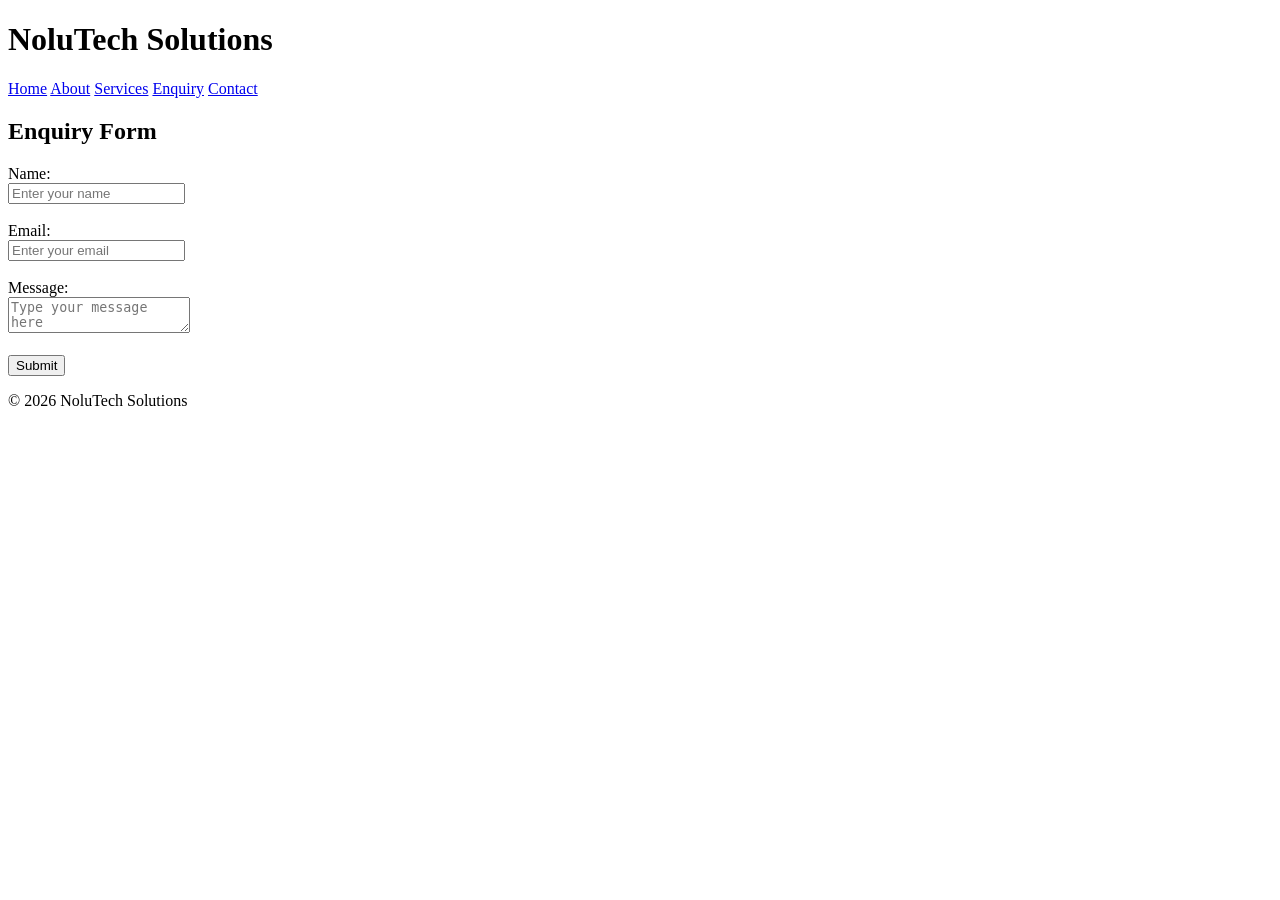
==== index.html @ b0ccaf51 "Add files via upload Initial Website upload" ====
<!DOCTYPE html>
<html lang="en">
<head>
    <meta charset="UTF-8">
    <meta name="viewport" content="width=device-width, initial-scale=1.0">
    <title>Enquiry - NoluTech Solutions</title>
    <link rel="stylesheet" href="css/style.css">
</head>
<body>

<header>
    <h1>NoluTech Solutions</h1>

    <nav>
        <a href="index.html">Home</a>
        <a href="about.html">About</a>
        <a href="services.html">Services</a>
        <a href="enquiry.html">Enquiry</a>
        <a href="contact.html">Contact</a>
    </nav>
</header>

<main>
    <h2>Enquiry Form</h2>

    <form>
        <label>Name:</label><br>
        <input type="text" placeholder="Enter your name"><br><br>

        <label>Email:</label><br>
        <input type="email" placeholder="Enter your email"><br><br>

        <label>Message:</label><br>
        <textarea placeholder="Type your message here"></textarea><br><br>

        <button type="submit">Submit</button>
    </form>
</main>

<footer>
    <p>© 2026 NoluTech Solutions</p>
</footer>

</body>
</html>
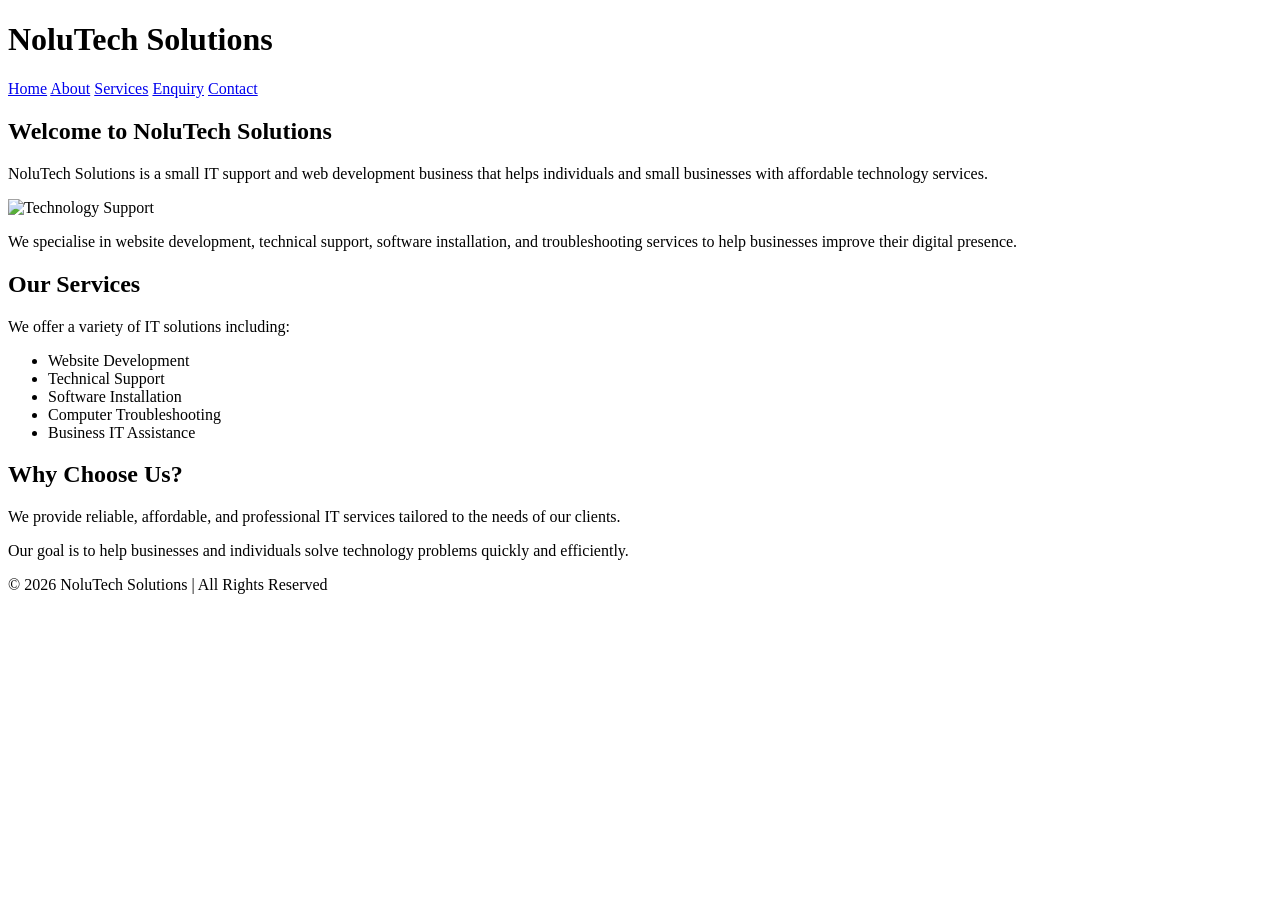
==== commit 4afb89bd: "part2 Updated website for part 2 with css styling and responsive design" ====
--- a/index.html
+++ b/index.html
@@ -1,45 +1,100 @@
 <!DOCTYPE html>
 <html lang="en">
 <head>
-    <meta charset="UTF-8">
-    <meta name="viewport" content="width=device-width, initial-scale=1.0">
-    <title>Enquiry - NoluTech Solutions</title>
-    <link rel="stylesheet" href="css/style.css">
+    <!-- Website information -->
+<meta charset="UTF-8">
+<meta name="viewport" content="width=device-width, initial-scale=1.0">
+
+<!-- Website title -->
+<title>Home - NoluTech Solutions</title>
+
+<!-- Link to external CSS file -->
+<link rel="stylesheet" href="css/style.css">
 </head>
 <body>
+<!-- Header section -->
+<header>
 
-<header>
+    <!-- Website name -->
     <h1>NoluTech Solutions</h1>
 
+    <!-- Navigation menu -->
     <nav>
         <a href="index.html">Home</a>
         <a href="about.html">About</a>
         <a href="services.html">Services</a>
         <a href="enquiry.html">Enquiry</a>
-        <a href="contact.html">Contact</a>
+        <a href="contact.html">Contact</a
     </nav>
+
 </header>
 
+<!-- Main content section -->
 <main>
-    <h2>Enquiry Form</h2>
 
-    <form>
-        <label>Name:</label><br>
-        <input type="text" placeholder="Enter your name"><br><br>
+    <!-- Welcome section -->
+    <section>
 
-        <label>Email:</label><br>
-        <input type="email" placeholder="Enter your email"><br><br>
+        <h2>Welcome to NoluTech Solutions</h2>
 
-        <label>Message:</label><br>
-        <textarea placeholder="Type your message here"></textarea><br><br>
+        <p>
+            NoluTech Solutions is a small IT support and web development business
+            that helps individuals and small businesses with affordable technology services.
+        </p>
+        <!-- Responsive image -->
+         <img src="images/tech.jpg" alt="Technology Support" class="responsive-image">
 
-        <button type="submit">Submit</button>
-    </form>
+
+        <p>
+            We specialise in website development, technical support, software installation,
+            and troubleshooting services to help businesses improve their digital presence.
+        </p>
+        
+
+    </section>
+
+    <!-- Services overview section -->
+    <section>
+
+        <h2>Our Services</h2>
+
+        <p>
+            We offer a variety of IT solutions including:
+        </p>
+
+        <ul>
+            <li>Website Development</li>
+            <li>Technical Support</li>
+            <li>Software Installation</li>
+            <li>Computer Troubleshooting</li>
+            <li>Business IT Assistance</li>
+        </ul>
+
+    </section>
+
+    <!-- Call to action section -->
+    <section>
+
+        <h2>Why Choose Us?</h2>
+
+        <p>
+            We provide reliable, affordable, and professional IT services
+            tailored to the needs of our clients.
+        </p>
+
+        <p>
+            Our goal is to help businesses and individuals solve technology
+            problems quickly and efficiently.
+        </p>
+
+    </section>
+
 </main>
 
+<!-- Footer section -->
 <footer>
-    <p>© 2026 NoluTech Solutions</p>
+
+    <p>© 2026 NoluTech Solutions | All Rights Reserved</p>
+
 </footer>
-
-</body>
 </html>
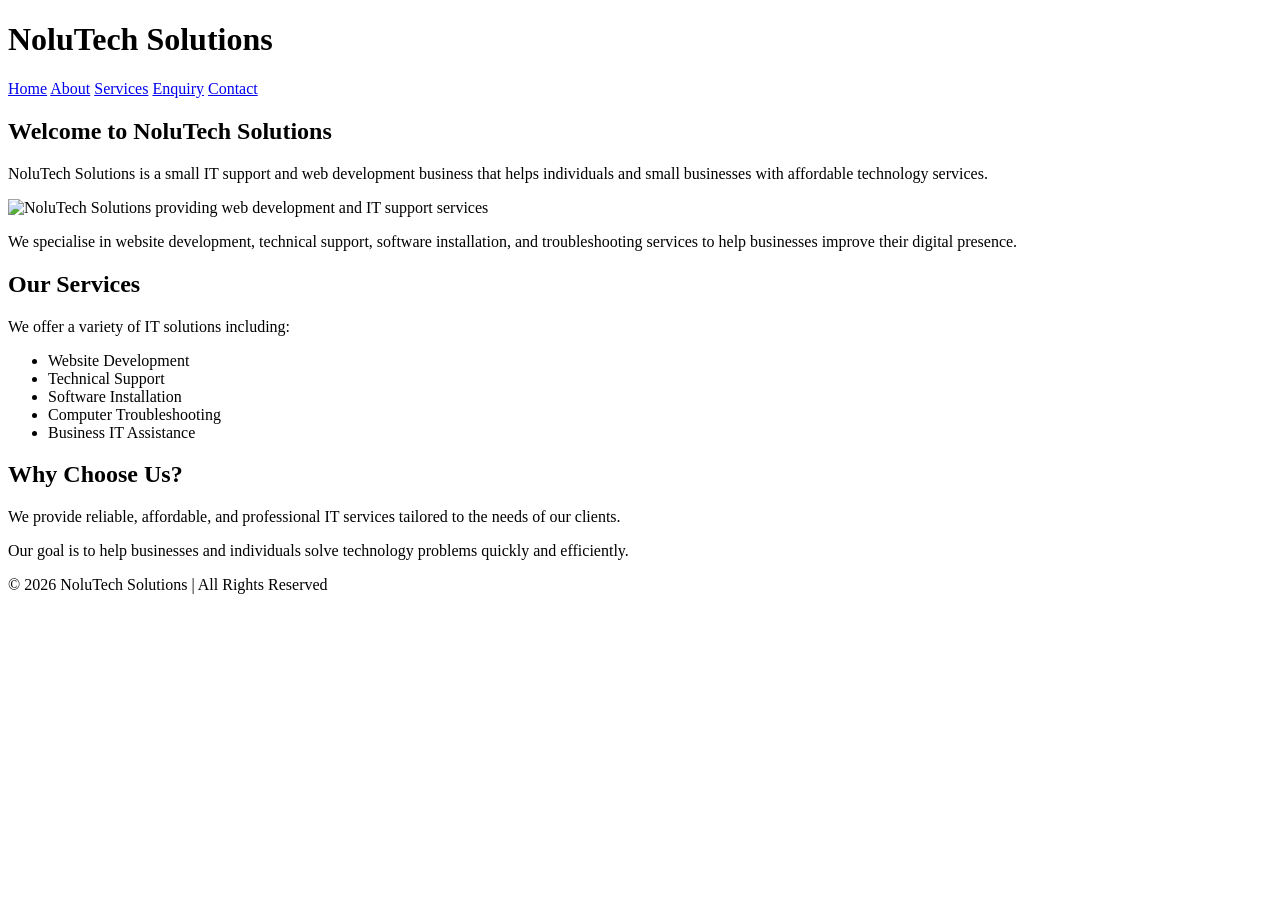
==== commit 5eec1d3e: "Add files via upload updated full website with new pages" ====
--- a/index.html
+++ b/index.html
@@ -1,100 +1,217 @@
 <!DOCTYPE html>
+
 <html lang="en">
+
 <head>
+
     <!-- Website information -->
-<meta charset="UTF-8">
-<meta name="viewport" content="width=device-width, initial-scale=1.0">
+
+    <meta charset="UTF-8">
+
+    <meta name="viewport" content="width=device-width, initial-scale=1.0">
+
+<!-- SEO Meta Tags -->
+
+<meta name="description" content="NoluTech Solutions provides affordable web development, IT support and technology solutions for individuals and businesses in South Africa.">
+
+<meta name="keywords" content="web development, IT support, website design, technology solutions, South Africa">
+
+<meta name="author" content="Eliza Nolu">
+
+
 
 <!-- Website title -->
+
 <title>Home - NoluTech Solutions</title>
 
+
+
 <!-- Link to external CSS file -->
+
 <link rel="stylesheet" href="css/style.css">
+
 </head>
+
 <body>
+
 <!-- Header section -->
+
 <header>
 
+
+
     <!-- Website name -->
+
     <h1>NoluTech Solutions</h1>
 
+
+
     <!-- Navigation menu -->
+
     <nav>
+
         <a href="index.html">Home</a>
+
         <a href="about.html">About</a>
+
         <a href="services.html">Services</a>
+
         <a href="enquiry.html">Enquiry</a>
-        <a href="contact.html">Contact</a
+
+        <a href="contact.html">Contact</a>
+
     </nav>
 
+
+
 </header>
 
+
+
 <!-- Main content section -->
+
 <main>
 
+
+
     <!-- Welcome section -->
+
     <section>
 
+
+
         <h2>Welcome to NoluTech Solutions</h2>
 
-        <p>
+
+
+        <p>
+
             NoluTech Solutions is a small IT support and web development business
+
             that helps individuals and small businesses with affordable technology services.
-        </p>
+
+        </p>
+
+
+
         <!-- Responsive image -->
-         <img src="images/tech.jpg" alt="Technology Support" class="responsive-image">
-
-
-        <p>
+
+        <img src="images/tech.jpg"
+
+             alt="NoluTech Solutions providing web development and IT support services"
+
+             class="responsive-image">
+
+
+
+        <p>
+
             We specialise in website development, technical support, software installation,
+
             and troubleshooting services to help businesses improve their digital presence.
-        </p>
-        
+
+        </p>
+
+
 
     </section>
 
+
+
     <!-- Services overview section -->
+
     <section>
 
+
+
         <h2>Our Services</h2>
 
-        <p>
+
+
+        <p>
+
             We offer a variety of IT solutions including:
-        </p>
+
+        </p>
+
+
 
         <ul>
+
             <li>Website Development</li>
+
             <li>Technical Support</li>
+
             <li>Software Installation</li>
+
             <li>Computer Troubleshooting</li>
+
             <li>Business IT Assistance</li>
+
         </ul>
 
+
+
     </section>
 
+
+
     <!-- Call to action section -->
+
     <section>
 
+
+
         <h2>Why Choose Us?</h2>
 
-        <p>
+
+
+        <p>
+
             We provide reliable, affordable, and professional IT services
+
             tailored to the needs of our clients.
-        </p>
-
-        <p>
+
+        </p>
+
+
+
+        <p>
+
             Our goal is to help businesses and individuals solve technology
+
             problems quickly and efficiently.
-        </p>
+
+        </p>
+
+
 
     </section>
 
+
+
 </main>
 
+
+
 <!-- Footer section -->
+
 <footer>
 
-    <p>© 2026 NoluTech Solutions | All Rights Reserved</p>
+
+
+    <p>&copy; 2026 NoluTech Solutions | All Rights Reserved</p>
+
+
 
 </footer>
+
+
+
+<!-- JavaScript File -->
+
+<script src="js/script.js"></script>
+
+</body>
+
 </html>
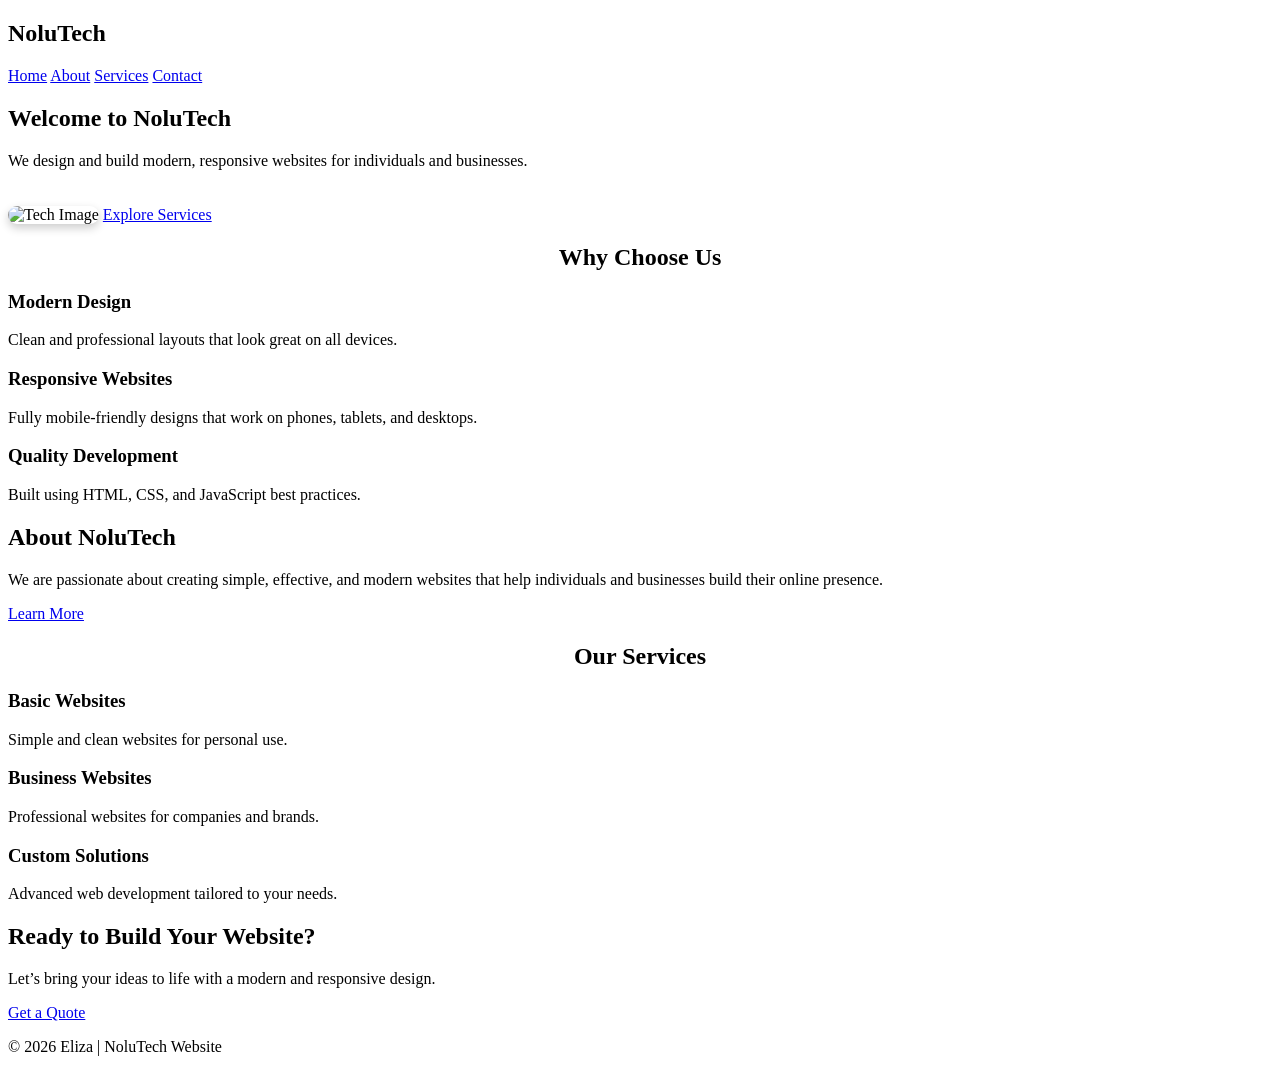
==== commit 2ece802d: "Add files via upload updated version" ====
--- a/index.html
+++ b/index.html
@@ -1,217 +1,102 @@
 <!DOCTYPE html>
-
 <html lang="en">
-
 <head>
-
-    <!-- Website information -->
-
-    <meta charset="UTF-8">
-
-    <meta name="viewport" content="width=device-width, initial-scale=1.0">
-
-<!-- SEO Meta Tags -->
-
-<meta name="description" content="NoluTech Solutions provides affordable web development, IT support and technology solutions for individuals and businesses in South Africa.">
-
-<meta name="keywords" content="web development, IT support, website design, technology solutions, South Africa">
-
-<meta name="author" content="Eliza Nolu">
-
-
-
-<!-- Website title -->
-
-<title>Home - NoluTech Solutions</title>
-
-
-
-<!-- Link to external CSS file -->
-
-<link rel="stylesheet" href="css/style.css">
-
+  <meta charset="UTF-8">
+  <meta name="viewport" content="width=device-width, initial-scale=1.0">
+  <title>NoluTech | Home</title>
+  <link rel="stylesheet" href="css/style.css">
 </head>
 
 <body>
 
-<!-- Header section -->
-
 <header>
-
-
-
-    <!-- Website name -->
-
-    <h1>NoluTech Solutions</h1>
-
-
-
-    <!-- Navigation menu -->
-
-    <nav>
-
-        <a href="index.html">Home</a>
-
-        <a href="about.html">About</a>
-
-        <a href="services.html">Services</a>
-
-        <a href="enquiry.html">Enquiry</a>
-
-        <a href="contact.html">Contact</a>
-
-    </nav>
-
-
-
+  <nav>
+    <h2>NoluTech</h2>
+    <div>
+      <a href="index.html">Home</a>
+      <a href="about.html">About</a>
+      <a href="services.html">Services</a>
+      <a href="contact.html">Contact</a>
+    </div>
+  </nav>
 </header>
 
+<!-- HERO SECTION -->
+<section class="hero">
+  <h1>Welcome to NoluTech</h1>
+  <p>We design and build modern, responsive websites for individuals and businesses.</p>
+  <img src="images/tech.jpg" alt="Tech Image" style="width:220px; border-radius: 12px; margin-top: 20px; box-shadow: 0 4px 10px rgba(0,0,0,0.2);">
+  
+  <a href="services.html" class="btn">Explore Services</a>
+</section>
 
+<!-- INTRO SECTION -->
+<section>
+  <h2 style="text-align:center; margin-bottom:20px;">Why Choose Us</h2>
 
-<!-- Main content section -->
+  <div class="card-container">
 
-<main>
+    <div class="card">
+      <h3>Modern Design</h3>
+      <p>Clean and professional layouts that look great on all devices.</p>
+    </div>
 
+    <div class="card">
+      <h3>Responsive Websites</h3>
+      <p>Fully mobile-friendly designs that work on phones, tablets, and desktops.</p>
+    </div>
 
+    <div class="card">
+      <h3>Quality Development</h3>
+      <p>Built using HTML, CSS, and JavaScript best practices.</p>
+    </div>
 
-    <!-- Welcome section -->
+  </div>
+</section>
 
-    <section>
+<!-- ABOUT PREVIEW -->
+<section class="hero">
+  <h2>About NoluTech</h2>
+  <p>
+    We are passionate about creating simple, effective, and modern websites that help individuals and businesses build their online presence.
+  </p>
+  <a href="about.html" class="btn">Learn More</a>
+</section>
 
+<!-- SERVICES PREVIEW -->
+<section>
+  <h2 style="text-align:center; margin-bottom:20px;">Our Services</h2>
 
+  <div class="card-container">
 
-        <h2>Welcome to NoluTech Solutions</h2>
+    <div class="card">
+      <h3>Basic Websites</h3>
+      <p>Simple and clean websites for personal use.</p>
+    </div>
 
+    <div class="card">
+      <h3>Business Websites</h3>
+      <p>Professional websites for companies and brands.</p>
+    </div>
 
+    <div class="card">
+      <h3>Custom Solutions</h3>
+      <p>Advanced web development tailored to your needs.</p>
+    </div>
 
-        <p>
+  </div>
+</section>
 
-            NoluTech Solutions is a small IT support and web development business
-
-            that helps individuals and small businesses with affordable technology services.
-
-        </p>
-
-
-
-        <!-- Responsive image -->
-
-        <img src="images/tech.jpg"
-
-             alt="NoluTech Solutions providing web development and IT support services"
-
-             class="responsive-image">
-
-
-
-        <p>
-
-            We specialise in website development, technical support, software installation,
-
-            and troubleshooting services to help businesses improve their digital presence.
-
-        </p>
-
-
-
-    </section>
-
-
-
-    <!-- Services overview section -->
-
-    <section>
-
-
-
-        <h2>Our Services</h2>
-
-
-
-        <p>
-
-            We offer a variety of IT solutions including:
-
-        </p>
-
-
-
-        <ul>
-
-            <li>Website Development</li>
-
-            <li>Technical Support</li>
-
-            <li>Software Installation</li>
-
-            <li>Computer Troubleshooting</li>
-
-            <li>Business IT Assistance</li>
-
-        </ul>
-
-
-
-    </section>
-
-
-
-    <!-- Call to action section -->
-
-    <section>
-
-
-
-        <h2>Why Choose Us?</h2>
-
-
-
-        <p>
-
-            We provide reliable, affordable, and professional IT services
-
-            tailored to the needs of our clients.
-
-        </p>
-
-
-
-        <p>
-
-            Our goal is to help businesses and individuals solve technology
-
-            problems quickly and efficiently.
-
-        </p>
-
-
-
-    </section>
-
-
-
-</main>
-
-
-
-<!-- Footer section -->
+<!-- CALL TO ACTION -->
+<section class="hero">
+  <h2>Ready to Build Your Website?</h2>
+  <p>Let’s bring your ideas to life with a modern and responsive design.</p>
+  <a href="contact.html" class="btn">Get a Quote</a>
+</section>
 
 <footer>
-
-
-
-    <p>&copy; 2026 NoluTech Solutions | All Rights Reserved</p>
-
-
-
+  <p>© 2026 Eliza | NoluTech Website</p>
 </footer>
 
-
-
-<!-- JavaScript File -->
-
-<script src="js/script.js"></script>
-
 </body>
-
 </html>
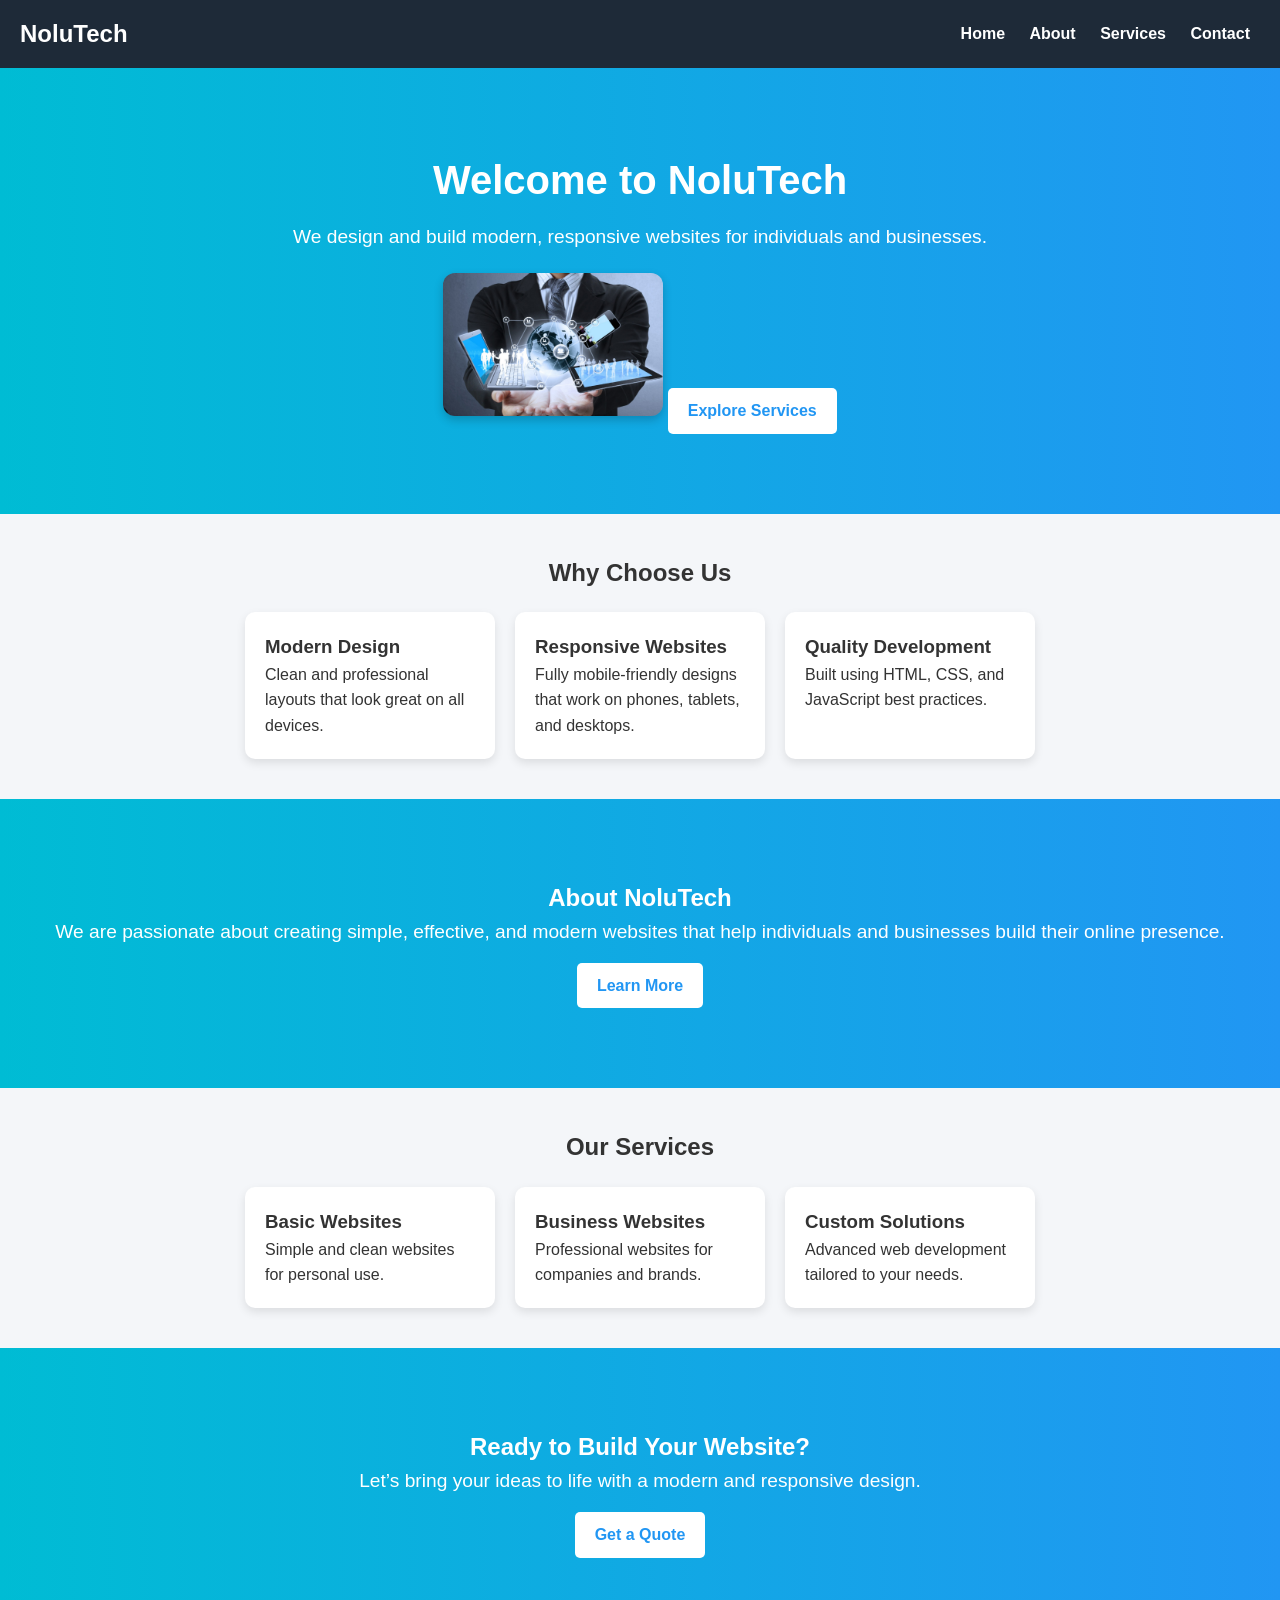
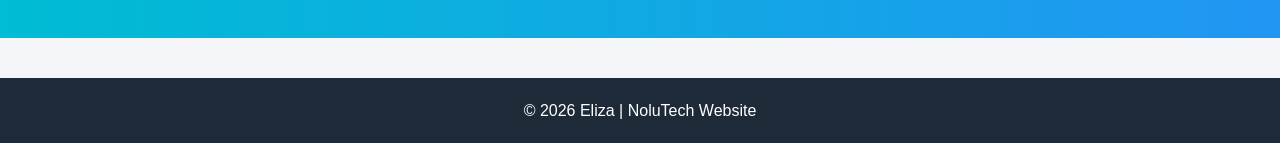
==== commit 3e94315b: "Add files via upload" ====
--- a/index.html
+++ b/index.html
@@ -4,7 +4,7 @@
   <meta charset="UTF-8">
   <meta name="viewport" content="width=device-width, initial-scale=1.0">
   <title>NoluTech | Home</title>
-  <link rel="stylesheet" href="css/style.css">
+  <link rel="stylesheet" href="style.css">
 </head>
 
 <body>
@@ -25,8 +25,8 @@
 <section class="hero">
   <h1>Welcome to NoluTech</h1>
   <p>We design and build modern, responsive websites for individuals and businesses.</p>
-  <img src="images/tech.jpg" alt="Tech Image" style="width:220px; border-radius: 12px; margin-top: 20px; box-shadow: 0 4px 10px rgba(0,0,0,0.2);">
-  
+  <img src="tech.jpg" alt="Tech Image" style="width:220px; border-radius: 12px; margin-top: 20px; box-shadow: 0 4px 10px rgba(0,0,0,0.2);">
+
   <a href="services.html" class="btn">Explore Services</a>
 </section>
 
--- a/style.css
+++ b/style.css
@@ -0,0 +1,128 @@
+/* =========================
+   NoluTech Solutions CSS
+   Student: Eliza Nolu
+========================= */
+
+/* RESET */
+* {
+  margin: 0;
+  padding: 0;
+  box-sizing: border-box;
+}
+
+/* BODY */
+body {
+  font-family: Arial, Helvetica, sans-serif;
+  line-height: 1.6;
+  background-color: #f4f6f9;
+  color: #333;
+}
+
+/* HEADER / NAVBAR */
+header {
+  background: #1e2a38;
+  color: white;
+  padding: 15px 20px;
+}
+
+nav {
+  display: flex;
+  justify-content: space-between;
+  align-items: center;
+}
+
+nav a {
+  color: white;
+  text-decoration: none;
+  margin: 0 10px;
+  font-weight: bold;
+}
+
+nav a:hover {
+  color: #00bcd4;
+}
+
+/* HERO SECTION */
+.hero {
+  background: linear-gradient(to right, #00bcd4, #2196f3);
+  color: white;
+  padding: 80px 20px;
+  text-align: center;
+}
+
+.hero h1 {
+  font-size: 2.5rem;
+  margin-bottom: 10px;
+}
+
+.hero p {
+  font-size: 1.2rem;
+}
+
+/* BUTTON */
+.btn {
+  display: inline-block;
+  margin-top: 15px;
+  padding: 10px 20px;
+  background: white;
+  color: #2196f3;
+  border-radius: 5px;
+  text-decoration: none;
+  font-weight: bold;
+}
+
+.btn:hover {
+  background: #e0e0e0;
+}
+
+/* SECTIONS */
+section {
+  padding: 40px 20px;
+}
+
+/* CARDS (Services style) */
+.card-container {
+  display: flex;
+  flex-wrap: wrap;
+  gap: 20px;
+  justify-content: center;
+}
+
+.card {
+  background: white;
+  padding: 20px;
+  width: 250px;
+  border-radius: 10px;
+  box-shadow: 0 4px 10px rgba(0,0,0,0.1);
+  transition: transform 0.2s ease;
+}
+
+.card:hover {
+  transform: translateY(-5px);
+}
+
+/* FOOTER */
+footer {
+  background: #1e2a38;
+  color: white;
+  text-align: center;
+  padding: 20px;
+  margin-top: 40px;
+}
+
+/* RESPONSIVE DESIGN */
+@media (max-width: 768px) {
+  nav {
+    flex-direction: column;
+    text-align: center;
+  }
+
+  .card-container {
+    flex-direction: column;
+    align-items: center;
+  }
+
+  .hero h1 {
+    font-size: 2rem;
+  }
+}
